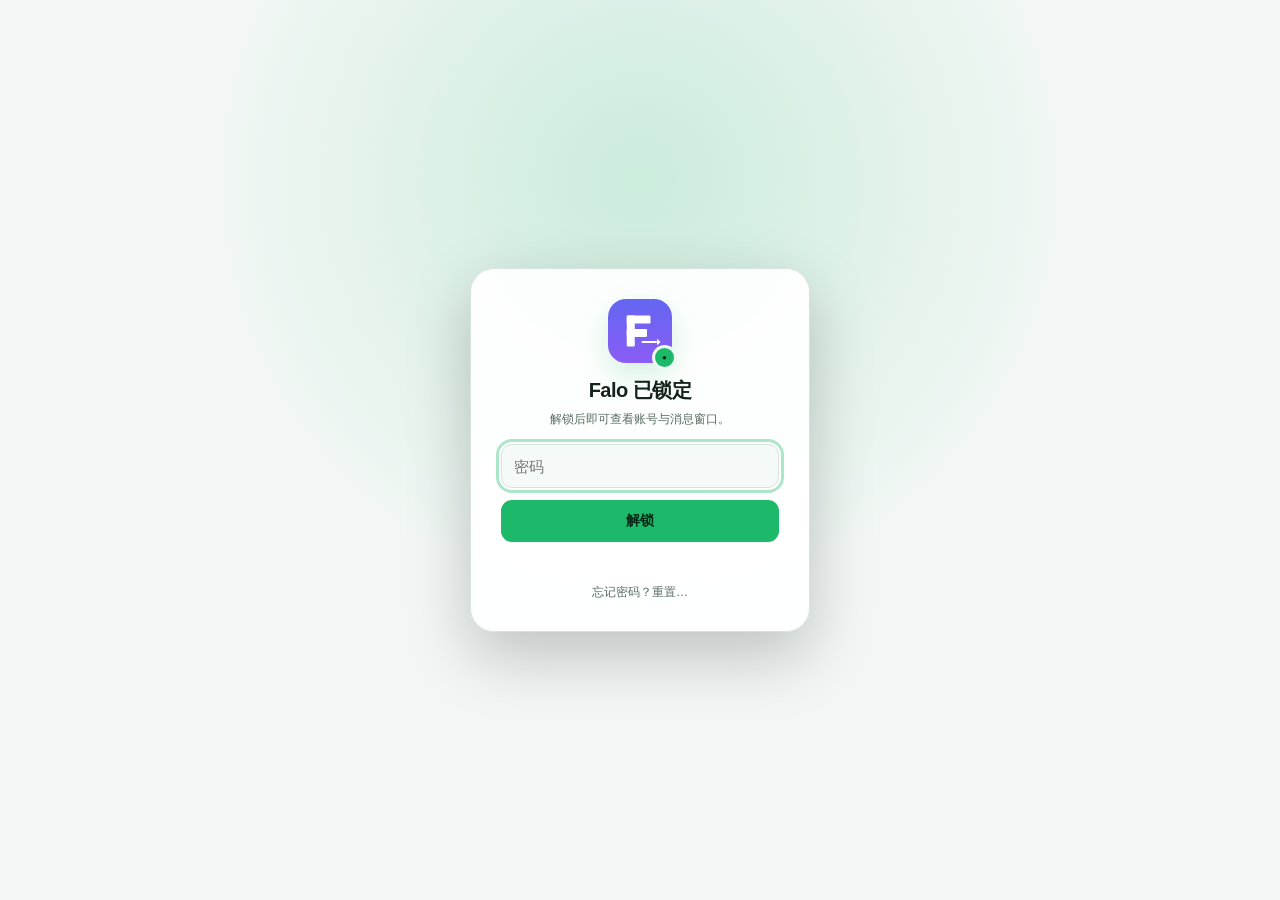
==== frontend/d_lock.html @ c1ec8cf6 "feat(ui): 信息架构 v2 + 工作台落地页 + 组件重画；资源改为完整重解 - 资源：改用逐字节 brotli 解压，index.html/i18n.js/main.js 等 15 个文件此" ====
<!doctype html>
<html lang="zh-CN">
  <head>
    <meta charset="utf-8" />
    <meta name="viewport" content="width=device-width, initial-scale=1" />
    <meta id="theme_color" name="theme-color" content="#0d1512" />
    <title>Falo — 已锁定</title>
    <link rel="stylesheet" href="lock.css?v=1.0.1" />
  </head>
  <body>
    <div class="lock-card">
      <img class="lock-brand" src="app-icon.svg" alt="" aria-hidden="true" />
      <div class="lock-glyph" aria-hidden="true">●</div>
      <h1>Falo 已锁定</h1>
      <p class="lock-copy">解锁后即可查看账号与消息窗口。</p>
      <input type="password" id="password" placeholder="密码" autocomplete="current-password" aria-label="密码" />
      <button id="unlock">解锁</button>
      <button id="biometric" class="secondary" hidden>使用生物识别</button>
      <p id="error" class="error" role="alert"></p>
      <a id="reset" href="#" class="reset">忘记密码？重置…</a>
    </div>
    <script src="theme.js?v=1.0.1"></script>
    <script src="confirm.js?v=2.6.4"></script>
    <script src="lock.js?v=1.0.1"></script>
  </body>
</html>
---- frontend/lock.css ----
:root {
  color-scheme: light dark;
  --bg: #f2f7f5;
  --surface: rgba(255, 255, 255, 0.92);
  --surface-muted: #f5f9f7;
  --text: #15221c;
  --muted: #586b61;
  --line: #d7e4de;
  --brand: #1db96a;
  --on-brand: #042715;
  --danger: #b93040;
  --glow: rgba(29, 185, 106, 0.18);
}

@media (prefers-color-scheme: dark) {
  :root:not([data-theme]) {
    --bg: #0d1512;
    --surface: rgba(21, 31, 27, 0.94);
    --surface-muted: #1a2822;
    --text: #f2f8f5;
    --muted: #a9b7af;
    --line: #2b3a32;
    --brand: #42db86;
    --on-brand: #052615;
    --danger: #ff7d86;
    --glow: rgba(66, 219, 134, 0.16);
  }
}

:root[data-theme="light"] {
  color-scheme: light;
}

:root[data-theme="dark"] {
  color-scheme: dark;
  --bg: #0d1512;
  --surface: rgba(21, 31, 27, 0.94);
  --surface-muted: #1a2822;
  --text: #f2f8f5;
  --muted: #a9b7af;
  --line: #2b3a32;
  --brand: #42db86;
  --on-brand: #052615;
  --danger: #ff7d86;
  --glow: rgba(66, 219, 134, 0.16);
}

:root[data-theme="midnight"] {
  color-scheme: dark;
  --bg: #08121f;
  --surface: rgba(16, 29, 45, 0.94);
  --surface-muted: #15253a;
  --text: #f2f7ff;
  --muted: #aebdd1;
  --line: #293b54;
  --brand: #48d7ad;
  --on-brand: #041e1a;
  --danger: #ff8594;
  --glow: rgba(72, 215, 173, 0.18);
}

:root[data-theme="forest"] {
  color-scheme: dark;
  --bg: #071a13;
  --surface: rgba(14, 39, 28, 0.94);
  --surface-muted: #143222;
  --text: #effaf4;
  --muted: #abc0b4;
  --line: #29503a;
  --brand: #55dd83;
  --on-brand: #052512;
  --danger: #ff8b8f;
  --glow: rgba(85, 221, 131, 0.18);
}

:root[data-theme="graphite"] {
  color-scheme: dark;
  --bg: #101317;
  --surface: rgba(25, 30, 35, 0.95);
  --surface-muted: #222a31;
  --text: #f3f5f6;
  --muted: #b2bbc2;
  --line: #354049;
  --brand: #65d2b2;
  --on-brand: #08251e;
  --danger: #ff8a9d;
  --glow: rgba(101, 210, 178, 0.17);
}

:root[data-theme="ocean"] {
  color-scheme: dark;
  --bg: #071a21;
  --surface: rgba(10, 35, 44, 0.95);
  --surface-muted: #10313c;
  --text: #f0fbfd;
  --muted: #accbd2;
  --line: #29515e;
  --brand: #50d9e4;
  --on-brand: #06262b;
  --danger: #ff8d9c;
  --glow: rgba(80, 217, 228, 0.18);
}

:root[data-theme="blush"] {
  color-scheme: light;
  --bg: #fff2f4;
  --surface: rgba(255, 250, 251, 0.95);
  --surface-muted: #fcecef;
  --text: #342229;
  --muted: #755f67;
  --line: #efd3da;
  --brand: #b24767;
  --on-brand: #fff8fa;
  --danger: #a92740;
  --glow: rgba(178, 71, 103, 0.16);
}

:root[data-theme="lavender"] {
  color-scheme: light;
  --bg: #f5f1fc;
  --surface: rgba(252, 250, 255, 0.95);
  --surface-muted: #eee8f8;
  --text: #30273d;
  --muted: #70647e;
  --line: #ddd2ed;
  --brand: #7553a3;
  --on-brand: #fbf8ff;
  --danger: #ae2e4a;
  --glow: rgba(117, 83, 163, 0.16);
}

:root[data-theme="candy"] {
  color-scheme: light;
  --bg: #fff3f9;
  --surface: rgba(255, 250, 253, 0.95);
  --surface-muted: #f9e8f2;
  --text: #342730;
  --muted: #755f6c;
  --line: #eed1e1;
  --brand: #a64478;
  --on-brand: #fff8fc;
  --danger: #a82843;
  --glow: rgba(166, 68, 120, 0.16);
}

* {
  box-sizing: border-box;
}

body {
  display: grid;
  min-height: 100vh;
  margin: 0;
  place-items: center;
  overflow: hidden;
  background:
    radial-gradient(circle at 50% 20%, var(--glow), transparent 45%),
    var(--bg);
  color: var(--text);
  font-family: Inter, ui-sans-serif, -apple-system, BlinkMacSystemFont, "Segoe UI", sans-serif;
}

.lock-card {
  position: relative;
  display: flex;
  width: min(340px, calc(100vw - 40px));
  flex-direction: column;
  gap: 12px;
  padding: 30px;
  border: 1px solid var(--line);
  border-radius: 24px;
  background: var(--surface);
  box-shadow: 0 24px 64px rgba(0, 0, 0, 0.22);
  text-align: center;
  backdrop-filter: blur(18px);
}

.lock-brand {
  width: 64px;
  height: 64px;
  align-self: center;
  border-radius: 18px;
  box-shadow: 0 12px 28px var(--glow);
}

.lock-glyph {
  position: absolute;
  top: 76px;
  left: calc(50% + 12px);
  display: grid;
  width: 25px;
  height: 25px;
  place-items: center;
  border: 3px solid var(--surface);
  border-radius: 50%;
  background: var(--brand);
  color: var(--on-brand);
  font-size: 8px;
}

h1 {
  margin: 2px 0 0;
  font-size: 20px;
  font-weight: 750;
  letter-spacing: -0.025em;
}

.lock-copy {
  margin: -5px 0 4px;
  color: var(--muted);
  font-size: 12px;
  line-height: 1.45;
}

input[type="password"] {
  min-height: 44px;
  padding: 10px 12px;
  border: 1px solid var(--line);
  border-radius: 11px;
  background: var(--surface-muted);
  color: var(--text);
  font-size: 15px;
}

input[type="password"]:focus-visible,
button:focus-visible,
.reset:focus-visible {
  outline: 3px solid color-mix(in srgb, var(--brand) 36%, transparent);
  outline-offset: 2px;
}

button {
  min-height: 42px;
  padding: 10px 12px;
  border: 1px solid transparent;
  border-radius: 11px;
  background: var(--brand);
  color: var(--on-brand);
  font-size: 14px;
  font-weight: 750;
  cursor: pointer;
}

button.secondary {
  border-color: var(--line);
  background: var(--surface-muted);
  color: var(--text);
}

button:disabled {
  opacity: 0.5;
  cursor: wait;
}

.error {
  min-height: 1.2em;
  margin: 0;
  color: var(--danger);
  font-size: 12px;
}

.reset {
  margin-top: 4px;
  color: var(--muted);
  font-size: 12px;
  text-decoration: none;
}

.reset:hover {
  color: var(--text);
  text-decoration: underline;
}

/* In-app confirm — native window.confirm is broken on macOS WKWebView. */
.app-confirm-modal {
  position: fixed;
  inset: 0;
  z-index: 80;
  display: grid;
  place-items: center;
  padding: 20px;
  background: rgba(0, 0, 0, 0.5);
  -webkit-app-region: no-drag;
}

.app-confirm-modal[hidden] {
  display: none !important;
}

.app-confirm-dialog {
  width: min(360px, 100%);
  padding: 18px 16px 14px;
  border: 1px solid var(--line);
  border-radius: 12px;
  background: var(--surface);
  box-shadow: 0 20px 48px rgba(0, 0, 0, 0.3);
}

.app-confirm-msg {
  margin: 0 0 16px;
  font-size: 14px;
  font-weight: 600;
  line-height: 1.45;
  color: var(--text);
  white-space: pre-wrap;
}

.app-confirm-input {
  display: block;
  width: 100%;
  box-sizing: border-box;
  margin: -6px 0 14px;
  padding: 9px 11px;
  border: 1px solid var(--line);
  border-radius: 8px;
  background: var(--surface);
  color: var(--text);
  font-size: 13px;
}

.app-confirm-input[hidden] {
  display: none !important;
}

.app-confirm-actions {
  display: flex;
  justify-content: flex-end;
  gap: 8px;
}

.app-confirm-btn {
  min-height: 34px;
  padding: 0 14px;
  border-radius: 8px;
  font-size: 13px;
  font-weight: 650;
  cursor: pointer;
}

.app-confirm-cancel {
  border: 1px solid var(--line);
  background: var(--surface-muted);
  color: var(--text);
}

.app-confirm-ok {
  border: 1px solid var(--danger);
  background: var(--danger);
  color: #fff;
}
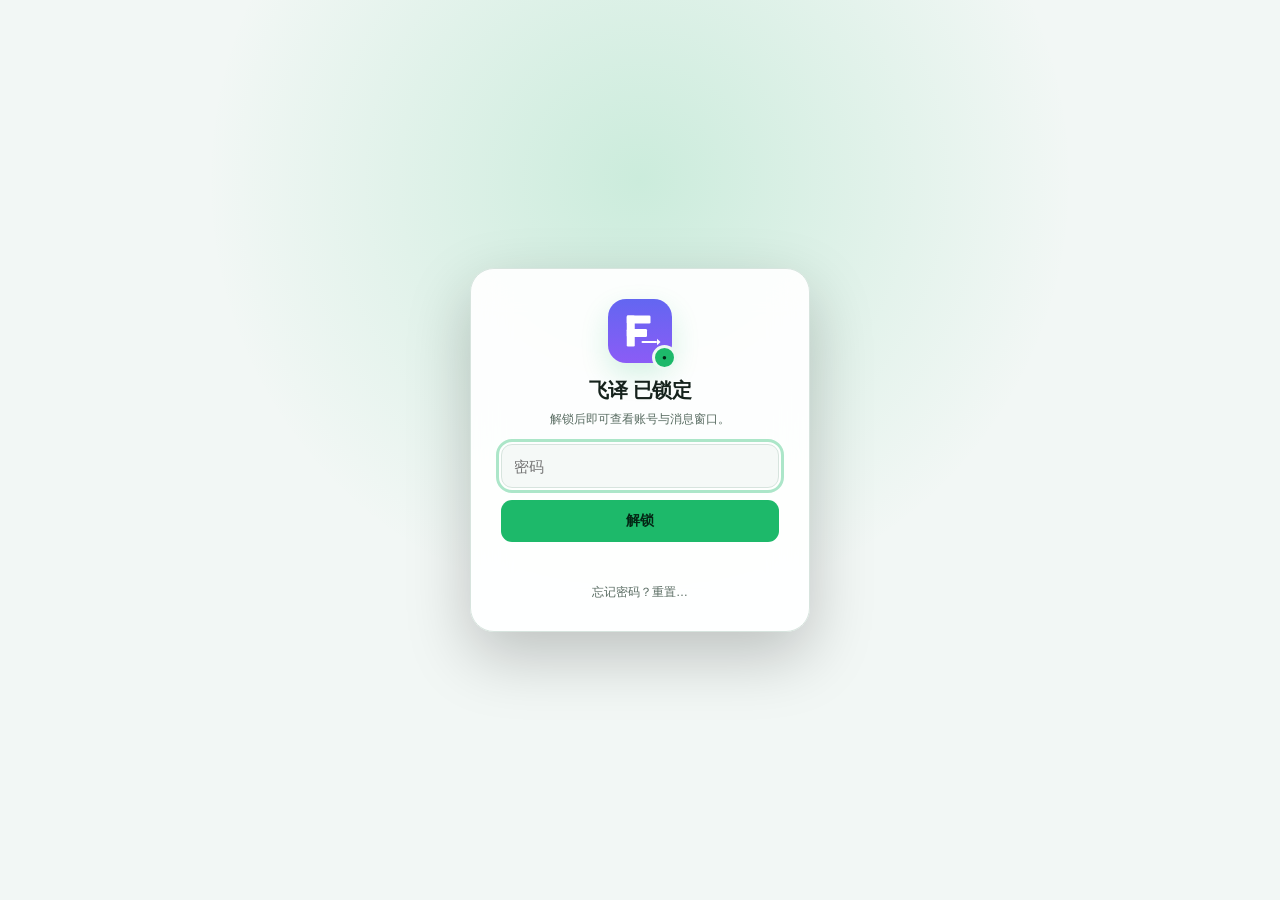
==== commit 844a8bd4: "Add Feiyi self-hosted service and repair desktop command integration" ====
--- a/frontend/d_lock.html
+++ b/frontend/d_lock.html
@@ -4,14 +4,14 @@
     <meta charset="utf-8" />
     <meta name="viewport" content="width=device-width, initial-scale=1" />
     <meta id="theme_color" name="theme-color" content="#0d1512" />
-    <title>Falo — 已锁定</title>
+    <title>飞译 — 已锁定</title>
     <link rel="stylesheet" href="lock.css?v=1.0.1" />
   </head>
   <body>
     <div class="lock-card">
       <img class="lock-brand" src="app-icon.svg" alt="" aria-hidden="true" />
       <div class="lock-glyph" aria-hidden="true">●</div>
-      <h1>Falo 已锁定</h1>
+      <h1>飞译 已锁定</h1>
       <p class="lock-copy">解锁后即可查看账号与消息窗口。</p>
       <input type="password" id="password" placeholder="密码" autocomplete="current-password" aria-label="密码" />
       <button id="unlock">解锁</button>
